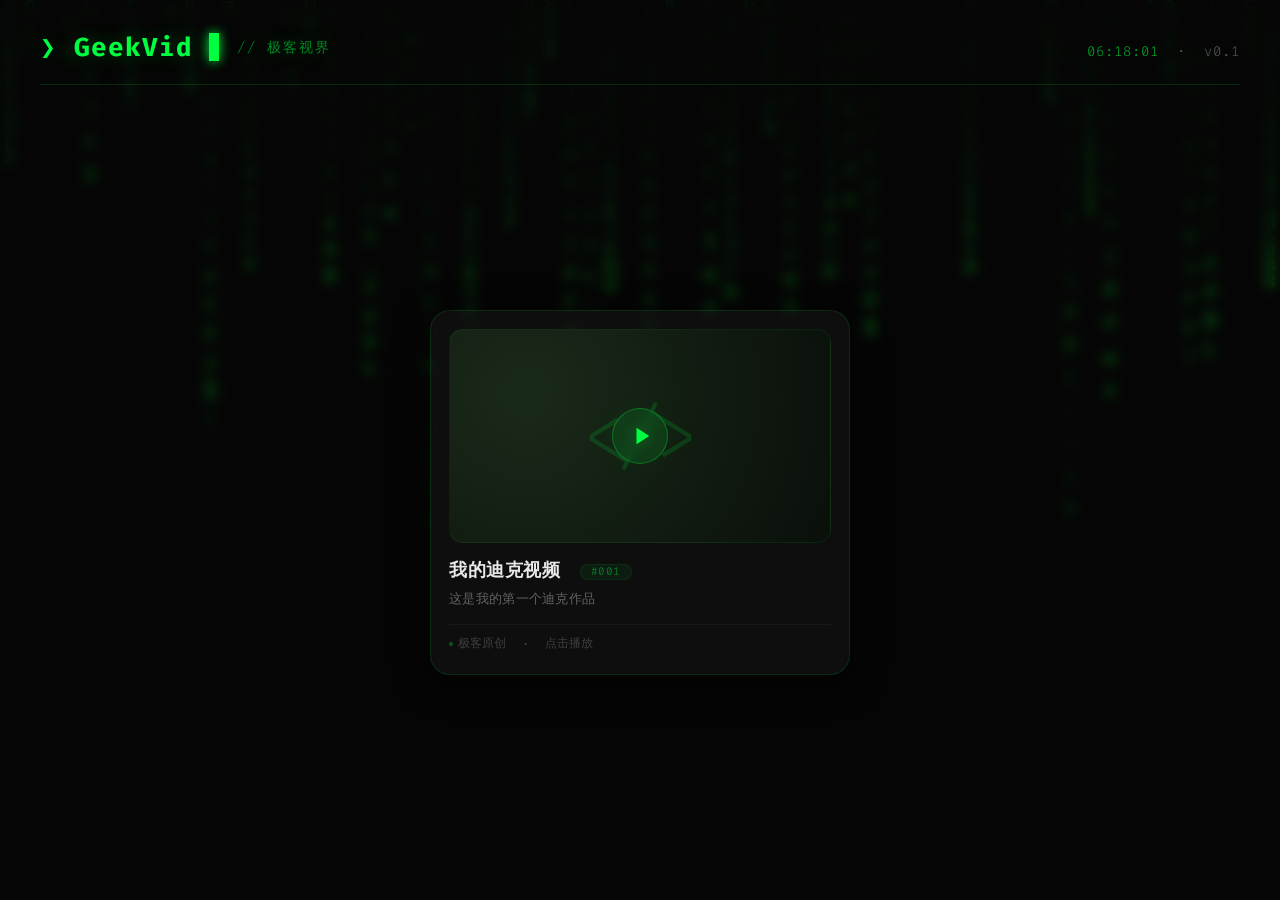
==== index.html @ 1fbcf8c2 "Add files via upload" ====
<!DOCTYPE html>
<html lang="zh-CN">
<head>
    <meta charset="UTF-8" />
    <meta name="viewport" content="width=device-width, initial-scale=1.0" />
    <title>极客视界 · GeekVid</title>
    <link rel="preconnect" href="https://fonts.googleapis.com" />
    <link rel="preconnect" href="https://fonts.gstatic.com" crossorigin />
    <link href="https://fonts.googleapis.com/css2?family=Fira+Code:wght@300;400;600;700&display=swap" rel="stylesheet" />
    <style>
        * {
            margin: 0;
            padding: 0;
            box-sizing: border-box;
        }
        body {
            font-family: 'Fira Code', 'Courier New', monospace;
            background: #0a0a0a;
            color: #d0d0d0;
            overflow: hidden;
            height: 100vh;
            width: 100vw;
        }
        #matrixCanvas {
            position: fixed;
            top: 0;
            left: 0;
            width: 100vw;
            height: 100vh;
            z-index: 0;
            pointer-events: none;
        }
        .app {
            position: relative;
            z-index: 1;
            width: 100vw;
            height: 100vh;
            display: flex;
            flex-direction: column;
            align-items: center;
            justify-content: center;
            padding: 30px 40px;
            background: rgba(10, 10, 10, 0.55);
            backdrop-filter: blur(6px);
            -webkit-backdrop-filter: blur(6px);
            overflow: hidden;
        }
        .header {
            width: 100%;
            max-width: 1300px;
            display: flex;
            align-items: baseline;
            justify-content: space-between;
            padding-bottom: 20px;
            border-bottom: 1px solid rgba(0, 255, 65, 0.15);
            margin-bottom: 30px;
            flex-shrink: 0;
        }
        .logo {
            display: flex;
            align-items: center;
            gap: 12px;
            font-size: 26px;
            font-weight: 700;
            color: #00ff41;
            letter-spacing: 1px;
            text-shadow: 0 0 20px rgba(0, 255, 65, 0.25);
        }
        .logo .cursor-blink {
            display: inline-block;
            width: 10px;
            height: 28px;
            background: #00ff41;
            margin-left: 4px;
            animation: blink 1s step-end infinite;
            box-shadow: 0 0 12px #00ff41;
        }
        @keyframes blink {
            0%, 100% { opacity: 1; }
            50% { opacity: 0; }
        }
        .logo .tag {
            font-size: 14px;
            font-weight: 300;
            color: rgba(0, 255, 65, 0.5);
            letter-spacing: 2px;
            margin-left: 6px;
        }
        .header-right {
            font-size: 14px;
            color: rgba(255, 255, 255, 0.3);
            font-weight: 300;
            letter-spacing: 1px;
        }
        .header-right .time {
            color: rgba(0, 255, 65, 0.6);
        }
        .video-grid-wrapper {
            width: 100%;
            max-width: 1300px;
            flex: 1;
            display: flex;
            align-items: center;
            justify-content: center;
            min-height: 0;
        }
        .video-grid {
            display: grid;
            grid-template-columns: repeat(auto-fit, minmax(300px, 1fr));
            gap: 30px;
            width: 100%;
            max-height: 100%;
            padding: 4px 0;
            justify-items: center;
            align-items: start;
        }
        .video-card {
            width: 100%;
            max-width: 420px;
            background: rgba(255, 255, 255, 0.03);
            border: 1px solid rgba(0, 255, 65, 0.12);
            border-radius: 20px;
            padding: 18px 18px 22px;
            transition: all 0.35s cubic-bezier(0.25, 0.46, 0.45, 0.94);
            cursor: pointer;
            position: relative;
            backdrop-filter: blur(4px);
            -webkit-backdrop-filter: blur(4px);
            box-shadow: 0 8px 32px rgba(0, 0, 0, 0.6);
            display: flex;
            flex-direction: column;
        }
        .video-card::before {
            content: '';
            position: absolute;
            inset: -1px;
            border-radius: 20px;
            padding: 1px;
            background: linear-gradient(135deg, rgba(0, 255, 65, 0.15), transparent 60%);
            -webkit-mask: linear-gradient(#fff 0 0) content-box, linear-gradient(#fff 0 0);
            -webkit-mask-composite: xor;
            mask-composite: exclude;
            pointer-events: none;
            opacity: 0;
            transition: opacity 0.4s ease;
        }
        .video-card:hover {
            transform: translateY(-8px) scale(1.01);
            border-color: rgba(0, 255, 65, 0.35);
            box-shadow: 0 20px 60px rgba(0, 255, 65, 0.08), 0 8px 32px rgba(0, 0, 0, 0.7);
            background: rgba(255, 255, 255, 0.06);
        }
        .video-card:hover::before {
            opacity: 1;
        }
        .video-cover {
            position: relative;
            width: 100%;
            aspect-ratio: 16 / 9;
            border-radius: 14px;
            overflow: hidden;
            background: radial-gradient(circle at 20% 30%, #1a2a1a, #0a0f0a);
            display: flex;
            align-items: center;
            justify-content: center;
            margin-bottom: 16px;
            flex-shrink: 0;
            border: 1px solid rgba(0, 255, 65, 0.08);
            transition: border-color 0.3s ease;
        }
        .video-card:hover .video-cover {
            border-color: rgba(0, 255, 65, 0.25);
        }
        .video-cover .cover-symbol {
            font-size: 72px;
            font-weight: 300;
            color: rgba(0, 255, 65, 0.15);
            text-shadow: 0 0 40px rgba(0, 255, 65, 0.05);
            user-select: none;
            transition: all 0.4s ease;
            font-family: 'Fira Code', monospace;
        }
        .video-card:hover .cover-symbol {
            color: rgba(0, 255, 65, 0.25);
            transform: scale(1.05);
        }
        .video-cover .play-icon {
            position: absolute;
            width: 56px;
            height: 56px;
            border-radius: 50%;
            background: rgba(0, 255, 65, 0.12);
            backdrop-filter: blur(8px);
            -webkit-backdrop-filter: blur(8px);
            border: 1.5px solid rgba(0, 255, 65, 0.3);
            display: flex;
            align-items: center;
            justify-content: center;
            transition: all 0.35s ease;
            box-shadow: 0 0 30px rgba(0, 255, 65, 0.05);
        }
        .video-card:hover .play-icon {
            background: rgba(0, 255, 65, 0.2);
            border-color: #00ff41;
            box-shadow: 0 0 50px rgba(0, 255, 65, 0.15);
            transform: scale(1.08);
        }
        .play-icon svg {
            width: 22px;
            height: 22px;
            fill: #00ff41;
            margin-left: 3px;
            filter: drop-shadow(0 0 8px rgba(0, 255, 65, 0.3));
        }
        .video-info {
            flex: 1;
            display: flex;
            flex-direction: column;
            gap: 6px;
        }
        .video-title {
            font-size: 18px;
            font-weight: 600;
            color: #e8e8e8;
            letter-spacing: 0.5px;
            line-height: 1.3;
            transition: color 0.3s ease;
        }
        .video-card:hover .video-title {
            color: #00ff41;
        }
        .video-title .badge {
            display: inline-block;
            font-size: 11px;
            font-weight: 400;
            color: rgba(0, 255, 65, 0.4);
            background: rgba(0, 255, 65, 0.06);
            padding: 0 10px;
            border-radius: 20px;
            border: 1px solid rgba(0, 255, 65, 0.08);
            margin-left: 8px;
            vertical-align: middle;
            letter-spacing: 0.5px;
        }
        .video-desc {
            font-size: 13px;
            font-weight: 300;
            color: rgba(255, 255, 255, 0.35);
            line-height: 1.5;
            letter-spacing: 0.3px;
            display: -webkit-box;
            -webkit-line-clamp: 2;
            -webkit-box-orient: vertical;
            overflow: hidden;
        }
        .video-meta {
            margin-top: 10px;
            display: flex;
            align-items: center;
            gap: 16px;
            font-size: 12px;
            color: rgba(255, 255, 255, 0.2);
            border-top: 1px solid rgba(255, 255, 255, 0.04);
            padding-top: 10px;
        }
        .video-meta span {
            display: flex;
            align-items: center;
            gap: 5px;
        }
        .video-meta .dot {
            display: inline-block;
            width: 4px;
            height: 4px;
            border-radius: 50%;
            background: #00ff41;
            opacity: 0.3;
        }
        .modal-overlay {
            position: fixed;
            inset: 0;
            z-index: 1000;
            background: rgba(0, 0, 0, 0.85);
            backdrop-filter: blur(20px);
            -webkit-backdrop-filter: blur(20px);
            display: none;
            align-items: center;
            justify-content: center;
            padding: 40px 20px;
            animation: fadeIn 0.3s ease;
        }
        .modal-overlay.active {
            display: flex;
        }
        @keyframes fadeIn {
            from { opacity: 0; transform: scale(0.96); }
            to { opacity: 1; transform: scale(1); }
        }
        .modal-box {
            width: 100%;
            max-width: 960px;
            background: rgba(15, 15, 15, 0.9);
            border: 1px solid rgba(0, 255, 65, 0.15);
            border-radius: 28px;
            padding: 30px 32px 34px;
            box-shadow: 0 40px 120px rgba(0, 0, 0, 0.9), 0 0 80px rgba(0, 255, 65, 0.03);
            position: relative;
            animation: slideUp 0.35s cubic-bezier(0.22, 1, 0.36, 1);
        }
        @keyframes slideUp {
            from { opacity: 0; transform: translateY(30px) scale(0.97); }
            to { opacity: 1; transform: translateY(0) scale(1); }
        }
        .modal-close {
            position: absolute;
            top: 18px;
            right: 22px;
            background: none;
            border: none;
            color: rgba(255, 255, 255, 0.2);
            font-size: 28px;
            cursor: pointer;
            transition: all 0.3s ease;
            font-family: 'Fira Code', monospace;
            line-height: 1;
            padding: 4px 8px;
            border-radius: 8px;
        }
        .modal-close:hover {
            color: #00ff41;
            background: rgba(0, 255, 65, 0.06);
            transform: rotate(90deg);
        }
        .modal-video-wrapper {
            width: 100%;
            aspect-ratio: 16 / 9;
            border-radius: 16px;
            overflow: hidden;
            background: #000;
            border: 1px solid rgba(0, 255, 65, 0.08);
            margin-bottom: 20px;
        }
        .modal-video-wrapper video {
            width: 100%;
            height: 100%;
            display: block;
            object-fit: contain;
            background: #000;
        }
        .modal-info {
            display: flex;
            justify-content: space-between;
            align-items: center;
            flex-wrap: wrap;
            gap: 12px;
        }
        .modal-info .title {
            font-size: 20px;
            font-weight: 600;
            color: #e8e8e8;
            letter-spacing: 0.5px;
        }
        .modal-info .title .badge {
            font-size: 13px;
            font-weight: 400;
            color: rgba(0, 255, 65, 0.4);
            background: rgba(0, 255, 65, 0.06);
            padding: 0 14px;
            border-radius: 20px;
            border: 1px solid rgba(0, 255, 65, 0.08);
            margin-left: 10px;
        }
        .modal-info .hint {
            font-size: 13px;
            color: rgba(255, 255, 255, 0.2);
            font-weight: 300;
            letter-spacing: 0.5px;
        }
        .modal-info .hint kbd {
            display: inline-block;
            padding: 2px 10px;
            background: rgba(255, 255, 255, 0.04);
            border: 1px solid rgba(255, 255, 255, 0.06);
            border-radius: 6px;
            font-size: 12px;
            color: rgba(255, 255, 255, 0.25);
            font-family: 'Fira Code', monospace;
        }
        .empty-state {
            color: rgba(255, 255, 255, 0.1);
            font-size: 18px;
            font-weight: 300;
            letter-spacing: 2px;
            padding: 60px 0;
            text-align: center;
        }
        @media (max-width: 820px) {
            .app { padding: 20px 24px; }
            .header { flex-direction: column; align-items: flex-start; gap: 8px; padding-bottom: 16px; margin-bottom: 20px; }
            .logo { font-size: 22px; }
            .logo .cursor-blink { height: 24px; width: 8px; }
            .header-right { font-size: 12px; }
            .video-grid { grid-template-columns: 1fr; gap: 24px; max-width: 480px; }
            .video-card { max-width: 100%; padding: 14px 14px 18px; }
            .video-cover .cover-symbol { font-size: 48px; }
            .video-cover .play-icon { width: 44px; height: 44px; }
            .play-icon svg { width: 18px; height: 18px; }
            .video-title { font-size: 16px; }
            .modal-box { padding: 20px 16px 22px; border-radius: 20px; }
            .modal-close { top: 12px; right: 14px; font-size: 22px; }
            .modal-info .title { font-size: 17px; }
            .modal-info .hint { font-size: 12px; }
            .modal-info .hint kbd { padding: 1px 8px; font-size: 11px; }
        }
        @media (max-width: 480px) {
            .app { padding: 12px 14px; }
            .logo { font-size: 18px; gap: 8px; }
            .logo .cursor-blink { height: 20px; width: 6px; }
            .logo .tag { font-size: 11px; }
            .video-grid { gap: 18px; }
            .video-card { padding: 10px 10px 14px; border-radius: 14px; }
            .video-cover { border-radius: 10px; }
            .video-cover .cover-symbol { font-size: 36px; }
            .video-cover .play-icon { width: 36px; height: 36px; }
            .play-icon svg { width: 14px; height: 14px; }
            .video-title { font-size: 14px; }
            .video-desc { font-size: 12px; -webkit-line-clamp: 2; }
            .video-meta { font-size: 10px; padding-top: 8px; margin-top: 8px; }
            .modal-box { padding: 14px 12px 16px; border-radius: 16px; }
            .modal-video-wrapper { border-radius: 10px; }
            .modal-info .title { font-size: 15px; }
            .modal-info .title .badge { font-size: 10px; padding: 0 8px; margin-left: 6px; }
            .modal-info .hint { font-size: 10px; }
            .modal-info .hint kbd { font-size: 10px; padding: 1px 6px; }
        }
        .sr-only {
            position: absolute;
            width: 1px;
            height: 1px;
            padding: 0;
            margin: -1px;
            overflow: hidden;
            clip: rect(0, 0, 0, 0);
            border: 0;
        }
    </style>
</head>
<body>
    <canvas id="matrixCanvas"></canvas>

    <div class="app" role="main">
        <header class="header">
            <div class="logo">
                ❯ GeekVid
                <span class="cursor-blink" aria-hidden="true"></span>
                <span class="tag">// 极客视界</span>
            </div>
            <div class="header-right">
                <span class="time" id="clockDisplay">--:--:--</span>
                &nbsp;·&nbsp; <span>v0.1</span>
            </div>
        </header>

        <div class="video-grid-wrapper">
            <div class="video-grid" id="videoGrid">
                <!-- 由 JavaScript 动态渲染 -->
            </div>
        </div>
    </div>

    <div class="modal-overlay" id="modalOverlay" role="dialog" aria-modal="true" aria-label="视频播放">
        <div class="modal-box">
            <button class="modal-close" id="modalCloseBtn" aria-label="关闭播放器">✕</button>
            <div class="modal-video-wrapper">
                <video id="modalVideo" controls autoplay playsinline preload="metadata">
                    您的浏览器不支持 HTML5 视频。
                </video>
            </div>
            <div class="modal-info">
                <div class="title" id="modalTitle">
                    视频标题
                    <span class="badge">▶ 播放中</span>
                </div>
                <div class="hint">
                    <kbd>ESC</kbd> 关闭
                </div>
            </div>
        </div>
    </div>

    <script>
        // =============================================================
        //  视频数据 —— 已设置为本地文件 geek-video.mp4
        // =============================================================
        const videos = [{
            id: 1,
            title: '我的迪克视频',
            description: '这是我的第一个迪克作品',
            url: 'geek-video.mp4',   
            symbol: '&lt;/&gt;',
        }];

        // =============================================================
        //  渲染卡片
        // =============================================================
        const grid = document.getElementById('videoGrid');

        function renderCards() {
            if (!videos.length) {
                grid.innerHTML = `<div class="empty-state">⏻ 暂无视频</div>`;
                return;
            }

            grid.innerHTML = videos.map(v => {
                const safeTitle = v.title.replace(/</g, '&lt;').replace(/>/g, '&gt;');
                const safeDesc = v.description.replace(/</g, '&lt;').replace(/>/g, '&gt;');
                const symbol = v.symbol || '&lt;/&gt;';

                return `
                        <div class="video-card" data-id="${v.id}" tabindex="0" role="button" aria-label="播放：${safeTitle}">
                            <div class="video-cover">
                                <span class="cover-symbol">${symbol}</span>
                                <div class="play-icon" aria-hidden="true">
                                    <svg viewBox="0 0 24 24"><polygon points="6,3 20,12 6,21" /></svg>
                                </div>
                            </div>
                            <div class="video-info">
                                <div class="video-title">
                                    ${safeTitle}
                                    <span class="badge">#${String(v.id).padStart(3, '0')}</span>
                                </div>
                                <div class="video-desc">${safeDesc}</div>
                                <div class="video-meta">
                                    <span><span class="dot"></span> 极客原创</span>
                                    <span>·</span>
                                    <span>点击播放</span>
                                </div>
                            </div>
                        </div>
                    `;
            }).join('');
        }

        renderCards();

        // =============================================================
        //  模态框控制
        // =============================================================
        const overlay = document.getElementById('modalOverlay');
        const videoEl = document.getElementById('modalVideo');
        const modalTitle = document.getElementById('modalTitle');
        const closeBtn = document.getElementById('modalCloseBtn');

        function openModal(video) {
            videoEl.src = video.url;
            videoEl.load();
            modalTitle.innerHTML = `
                    ${video.title.replace(/</g,'&lt;').replace(/>/g,'&gt;')}
                    <span class="badge">▶ 播放中</span>
                `;
            overlay.classList.add('active');
            document.body.style.overflow = 'hidden';
            videoEl.play().catch(() => {});
        }

        function closeModal() {
            overlay.classList.remove('active');
            videoEl.pause();
            videoEl.src = '';
            videoEl.load();
            document.body.style.overflow = '';
        }

        grid.addEventListener('click', (e) => {
            const card = e.target.closest('.video-card');
            if (!card) return;
            const id = parseInt(card.dataset.id);
            const video = videos.find(v => v.id === id);
            if (video) openModal(video);
        });

        grid.addEventListener('keydown', (e) => {
            if (e.key === 'Enter' || e.key === ' ') {
                const card = e.target.closest('.video-card');
                if (!card) return;
                e.preventDefault();
                const id = parseInt(card.dataset.id);
                const video = videos.find(v => v.id === id);
                if (video) openModal(video);
            }
        });

        closeBtn.addEventListener('click', closeModal);
        overlay.addEventListener('click', (e) => {
            if (e.target === overlay) closeModal();
        });
        document.addEventListener('keydown', (e) => {
            if (e.key === 'Escape' && overlay.classList.contains('active')) {
                closeModal();
            }
        });

        // =============================================================
        //  时钟
        // =============================================================
        function updateClock() {
            const now = new Date();
            document.getElementById('clockDisplay').textContent = now.toTimeString().slice(0, 8);
        }
        updateClock();
        setInterval(updateClock, 1000);

        // =============================================================
        //  代码雨 (Matrix Rain)
        // =============================================================
        (function initMatrix() {
            const canvas = document.getElementById('matrixCanvas');
            const ctx = canvas.getContext('2d');
            let W, H;
            const chars = '0123456789ABCDEFGHIJKLMNOPQRSTUVWXYZabcdefghijklmnopqrstuvwxyz<>/{}[]|\\;:+=*-_~!@#$%^&*()';
            const charArray = chars.split('');
            let fontSize = 16;
            let drops = [];
            let speeds = [];

            function resize() {
                W = canvas.width = window.innerWidth;
                H = canvas.height = window.innerHeight;
                fontSize = Math.max(12, Math.min(20, Math.floor(W / 60)));
                const cols = Math.floor(W / fontSize);
                drops = Array.from({ length: cols }, () => Math.floor(Math.random() * -30));
                speeds = Array.from({ length: cols }, () => 0.5 + Math.random() * 1.2);
            }

            function draw() {
                ctx.fillStyle = 'rgba(10, 10, 10, 0.08)';
                ctx.fillRect(0, 0, W, H);
                ctx.font = `${fontSize}px 'Fira Code', 'Courier New', monospace`;
                ctx.textAlign = 'center';

                for (let i = 0; i < drops.length; i++) {
                    const ch = charArray[Math.floor(Math.random() * charArray.length)];
                    const y = drops[i] * fontSize;
                    const bright = Math.min(1, (drops[i] % 20) / 15);
                    const alpha = 0.3 + 0.7 * bright;
                    const green = Math.floor(180 + 75 * bright);
                    ctx.fillStyle = `rgba(0, ${green}, 40, ${alpha})`;
                    if (bright > 0.85) {
                        ctx.shadowColor = 'rgba(0, 255, 65, 0.25)';
                        ctx.shadowBlur = 18;
                    } else {
                        ctx.shadowColor = 'transparent';
                        ctx.shadowBlur = 0;
                    }
                    const x = i * fontSize + fontSize / 2;
                    ctx.fillText(ch, x, y);
                    ctx.shadowColor = 'transparent';
                    ctx.shadowBlur = 0;

                    drops[i] += speeds[i];
                    if (drops[i] * fontSize > H + 50) {
                        drops[i] = Math.floor(Math.random() * -30);
                        speeds[i] = 0.5 + Math.random() * 1.2;
                    }
                }
                requestAnimationFrame(draw);
            }

            let resizeTimer;
            window.addEventListener('resize', () => {
                clearTimeout(resizeTimer);
                resizeTimer = setTimeout(() => {
                    resize();
                }, 200);
            });

            resize();
            draw();
        })();

        console.log('❯ GeekVid 已启动 · 您的视频文件请命名为 geek-video.mp4');
    </script>
</body>
</html>
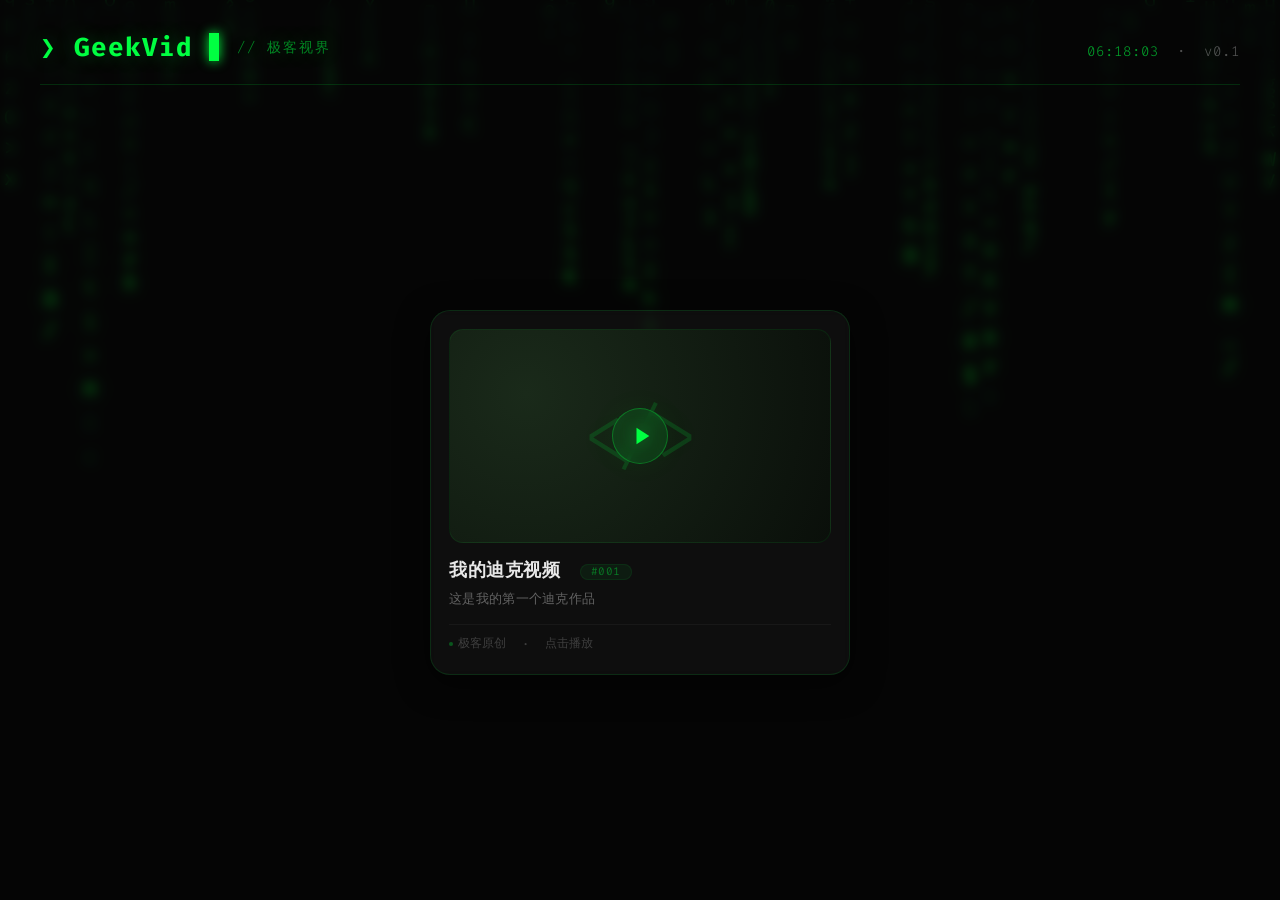
==== commit dac85bac: "Update index.html" ====
--- a/index.html
+++ b/index.html
@@ -496,7 +496,7 @@
             id: 1,
             title: '我的迪克视频',
             description: '这是我的第一个迪克作品',
-            url: 'geek-video.mp4',   
+            url: 'https://qfile.qq.com/q/q44FHDZARO',   
             symbol: '&lt;/&gt;',
         }];
 
@@ -681,4 +681,4 @@
         console.log('❯ GeekVid 已启动 · 您的视频文件请命名为 geek-video.mp4');
     </script>
 </body>
-</html>+</html>
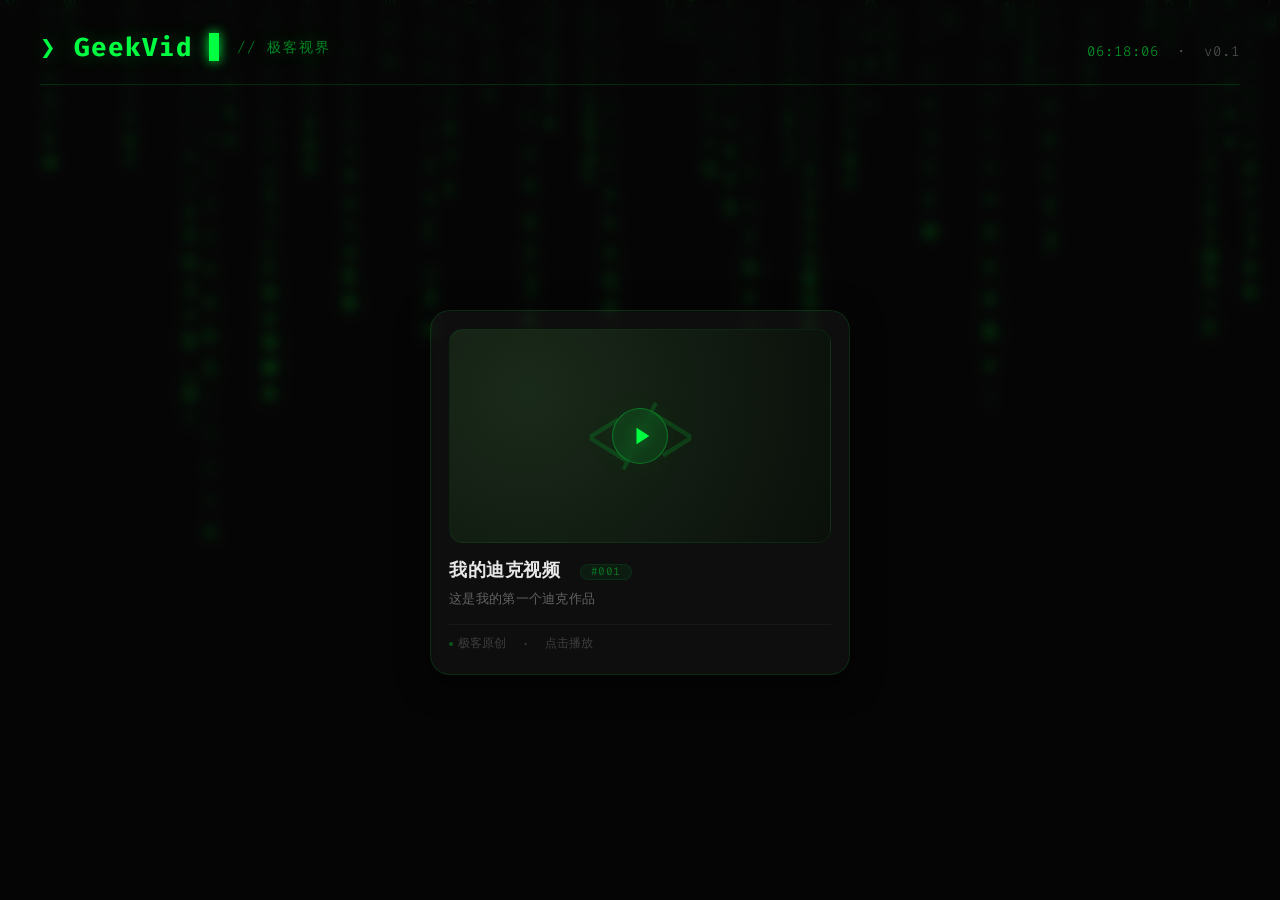
==== commit 68dec50d: "Update index.html" ====
--- a/index.html
+++ b/index.html
@@ -496,7 +496,7 @@
             id: 1,
             title: '我的迪克视频',
             description: '这是我的第一个迪克作品',
-            url: 'https://qfile.qq.com/q/q44FHDZARO',   
+            url: 'https://cdn.videotourl.net/videos/742bb33f-34c3-433e-a997-d3d6f3642b1a.mp4',   
             symbol: '&lt;/&gt;',
         }];
 
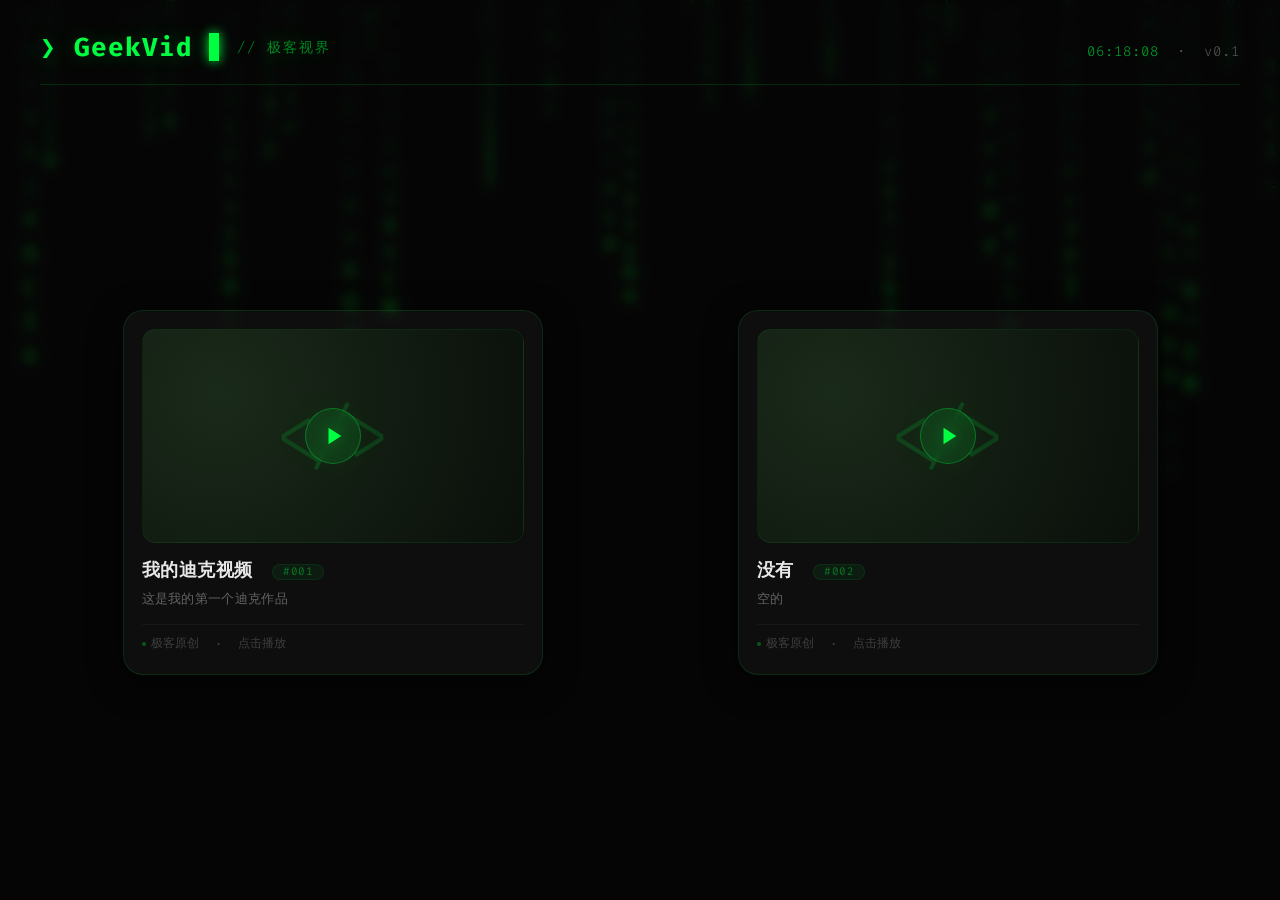
==== commit 7fcbd097: "Update index.html" ====
--- a/index.html
+++ b/index.html
@@ -492,13 +492,21 @@
         // =============================================================
         //  视频数据 —— 已设置为本地文件 geek-video.mp4
         // =============================================================
-        const videos = [{
+        const videos = [
+            {
             id: 1,
             title: '我的迪克视频',
             description: '这是我的第一个迪克作品',
             url: 'https://cdn.videotourl.net/videos/742bb33f-34c3-433e-a997-d3d6f3642b1a.mp4',   
             symbol: '&lt;/&gt;',
-        }];
+        },{
+            id: 2,
+            title: '没有',
+            description: '空的',
+            url: '',   
+            symbol: '&lt;/&gt;',
+        }
+                       ];
 
         // =============================================================
         //  渲染卡片
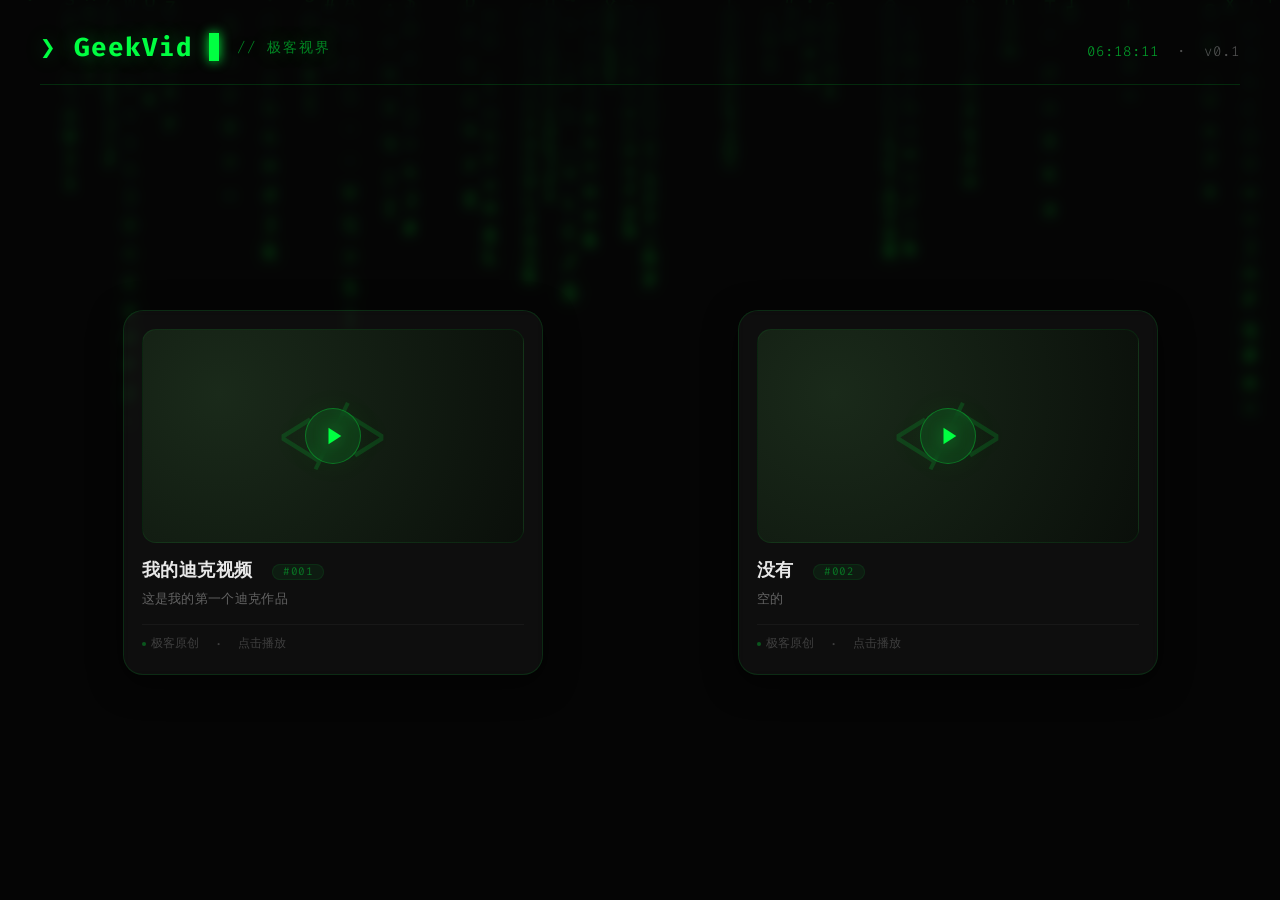
==== commit 4ae1f4e7: "Update index.html" ====
--- a/index.html
+++ b/index.html
@@ -497,7 +497,7 @@
             id: 1,
             title: '我的迪克视频',
             description: '这是我的第一个迪克作品',
-            url: 'https://cdn.videotourl.net/videos/742bb33f-34c3-433e-a997-d3d6f3642b1a.mp4',   
+            url: 'https://cdn.videotourl.net/videos/20a66d58-c44b-47e7-b594-62e6828e380c.mp4',   
             symbol: '&lt;/&gt;',
         },{
             id: 2,
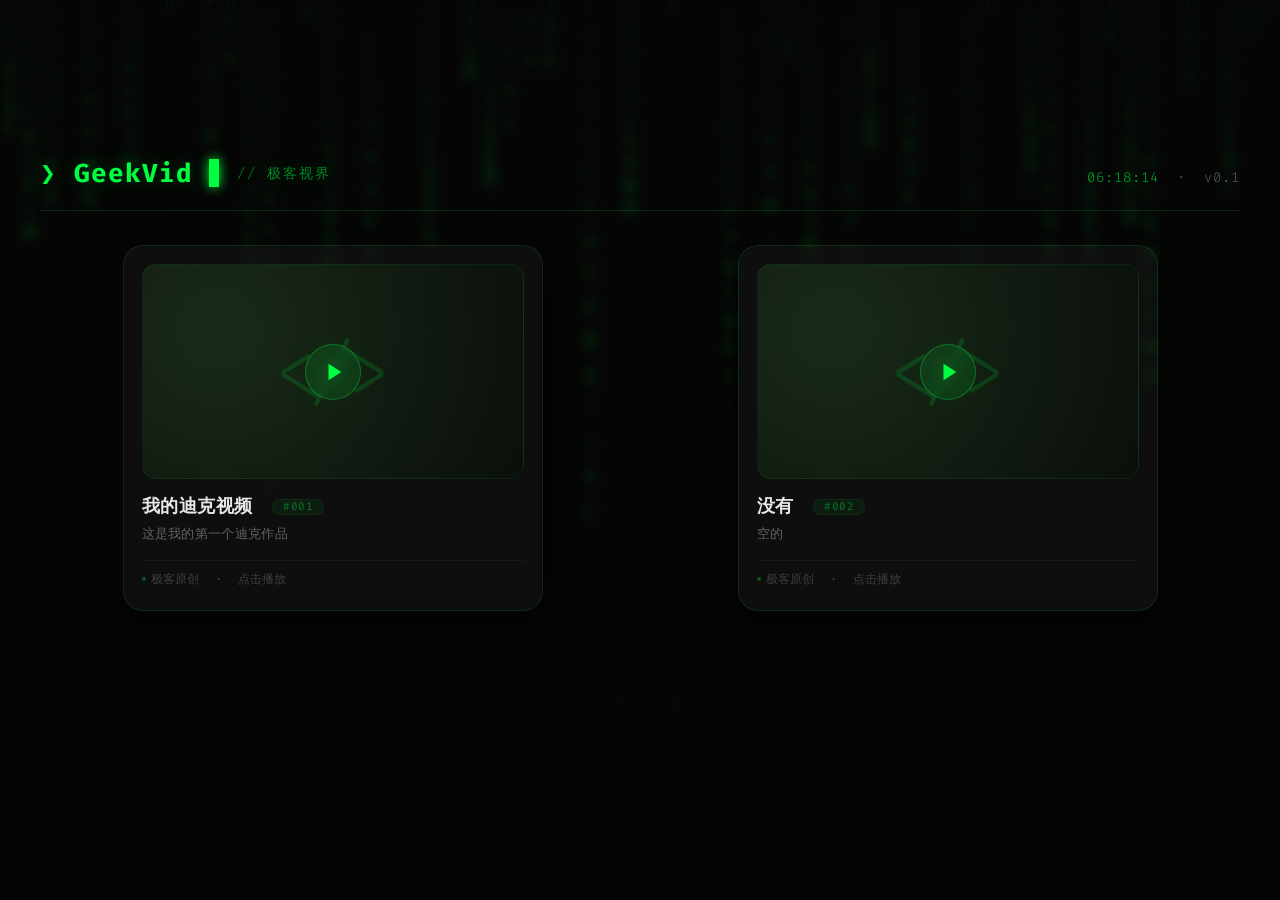
==== commit b833be72: "Update index.html" ====
--- a/index.html
+++ b/index.html
@@ -13,12 +13,16 @@
             padding: 0;
             box-sizing: border-box;
         }
+        html {
+            scroll-behavior: smooth;
+        }
         body {
             font-family: 'Fira Code', 'Courier New', monospace;
             background: #0a0a0a;
             color: #d0d0d0;
-            overflow: hidden;
-            height: 100vh;
+            overflow-x: hidden;
+            overflow-y: auto;
+            min-height: 100vh;
             width: 100vw;
         }
         #matrixCanvas {
@@ -34,16 +38,14 @@
             position: relative;
             z-index: 1;
             width: 100vw;
-            height: 100vh;
+            min-height: 100vh;
             display: flex;
             flex-direction: column;
             align-items: center;
-            justify-content: center;
             padding: 30px 40px;
             background: rgba(10, 10, 10, 0.55);
             backdrop-filter: blur(6px);
             -webkit-backdrop-filter: blur(6px);
-            overflow: hidden;
         }
         .header {
             width: 100%;
@@ -54,6 +56,7 @@
             padding-bottom: 20px;
             border-bottom: 1px solid rgba(0, 255, 65, 0.15);
             margin-bottom: 30px;
+            margin-top: auto;
             flex-shrink: 0;
         }
         .logo {
@@ -98,7 +101,7 @@
         .video-grid-wrapper {
             width: 100%;
             max-width: 1300px;
-            flex: 1;
+            min-height: 65vh;
             display: flex;
             align-items: center;
             justify-content: center;
@@ -109,7 +112,6 @@
             grid-template-columns: repeat(auto-fit, minmax(300px, 1fr));
             gap: 30px;
             width: 100%;
-            max-height: 100%;
             padding: 4px 0;
             justify-items: center;
             align-items: start;
@@ -276,6 +278,92 @@
             background: #00ff41;
             opacity: 0.3;
         }
+        /* ============================================================
+           隐藏的游戏入口（恐怖风格，不显眼）
+           ============================================================ */
+        .game-link {
+            display: block;
+            text-align: center;
+            margin-top: 70px;
+            margin-bottom: auto;
+            text-decoration: none;
+            font-family: 'Fira Code', monospace;
+            color: #1a0a0a;
+            opacity: 0.22;
+            letter-spacing: 4px;
+            font-size: 11px;
+            position: relative;
+            user-select: none;
+            padding: 10px 24px;
+            transition: opacity 0.8s ease, color 0.8s ease, text-shadow 0.8s ease;
+        }
+        .game-link:hover {
+            opacity: 0.85;
+            color: #6b0000;
+            text-shadow: 0 0 25px rgba(139, 0, 0, 0.6), 0 0 50px rgba(139, 0, 0, 0.2);
+        }
+        .game-text {
+            display: block;
+            font-size: 13px;
+            font-weight: 600;
+            letter-spacing: 6px;
+            transition: color 0.8s ease;
+        }
+        .game-link:hover .game-text {
+            color: #8b0000;
+            animation: flicker 2.4s infinite;
+        }
+        .game-hint {
+            display: block;
+            font-size: 9px;
+            color: #0f0505;
+            margin-top: 8px;
+            font-weight: 300;
+            letter-spacing: 3px;
+            transition: color 0.8s ease;
+        }
+        .game-link:hover .game-hint {
+            color: #3a0505;
+        }
+        @keyframes flicker {
+            0%, 100% { opacity: 1; }
+            3% { opacity: 0.4; }
+            6% { opacity: 1; }
+            7% { opacity: 0.2; }
+            8% { opacity: 1; }
+            50% { opacity: 1; }
+            51% { opacity: 0.6; }
+            52% { opacity: 1; }
+        }
+        .game-link::before {
+            content: '末班车档案';
+            position: absolute;
+            top: 10px;
+            left: 0;
+            right: 0;
+            color: #ff0000;
+            opacity: 0;
+            font-size: 13px;
+            font-weight: 600;
+            letter-spacing: 6px;
+            pointer-events: none;
+            transition: opacity 0.3s ease;
+        }
+        .game-link:hover::before {
+            opacity: 0.08;
+            animation: glitch 0.4s infinite;
+        }
+        @keyframes glitch {
+            0% { transform: translate(0); }
+            20% { transform: translate(-1px, 1px); }
+            40% { transform: translate(1px, -1px); }
+            60% { transform: translate(-1px, -1px); }
+            80% { transform: translate(1px, 1px); }
+            100% { transform: translate(0); }
+        }
+        /* ============================================================
+           模态框
+           ============================================================ */
         .modal-overlay {
             position: fixed;
             inset: 0;
@@ -411,6 +499,7 @@
             .modal-info .title { font-size: 17px; }
             .modal-info .hint { font-size: 12px; }
             .modal-info .hint kbd { padding: 1px 8px; font-size: 11px; }
+            .game-link { margin-top: 50px; }
         }
         @media (max-width: 480px) {
             .app { padding: 12px 14px; }
@@ -432,6 +521,9 @@
             .modal-info .title .badge { font-size: 10px; padding: 0 8px; margin-left: 6px; }
             .modal-info .hint { font-size: 10px; }
             .modal-info .hint kbd { font-size: 10px; padding: 1px 6px; }
+            .game-link { margin-top: 40px; padding: 8px 16px; }
+            .game-text { font-size: 11px; letter-spacing: 4px; }
+            .game-hint { font-size: 8px; letter-spacing: 2px; }
         }
         .sr-only {
             position: absolute;
@@ -466,6 +558,15 @@
                 <!-- 由 JavaScript 动态渲染 -->
             </div>
         </div>
+
+        <!-- ============================================================
+             隐藏的游戏入口（滑动到底部才出现）
+             ============================================================ -->
+        <a href="/game/" class="game-link" aria-label="进入末班车档案">
+            <span class="game-text">末班车档案</span>
+            <span class="game-hint">[ 档案已封存 · 谨慎进入 ]</span>
+        </a>
+
     </div>
 
     <div class="modal-overlay" id="modalOverlay" role="dialog" aria-modal="true" aria-label="视频播放">
@@ -490,9 +591,9 @@
 
     <script>
         // =============================================================
-        //  视频数据 —— 已设置为本地文件 geek-video.mp4
-        // =============================================================
-        const videos = [
+        //  视频数据
+        // =============================================================
+         const videos = [
             {
             id: 1,
             title: '我的迪克视频',
@@ -686,7 +787,7 @@
             draw();
         })();
 
-        console.log('❯ GeekVid 已启动 · 您的视频文件请命名为 geek-video.mp4');
+        console.log('❯ GeekVid 已启动 · 末班车档案已封存');
     </script>
 </body>
 </html>
